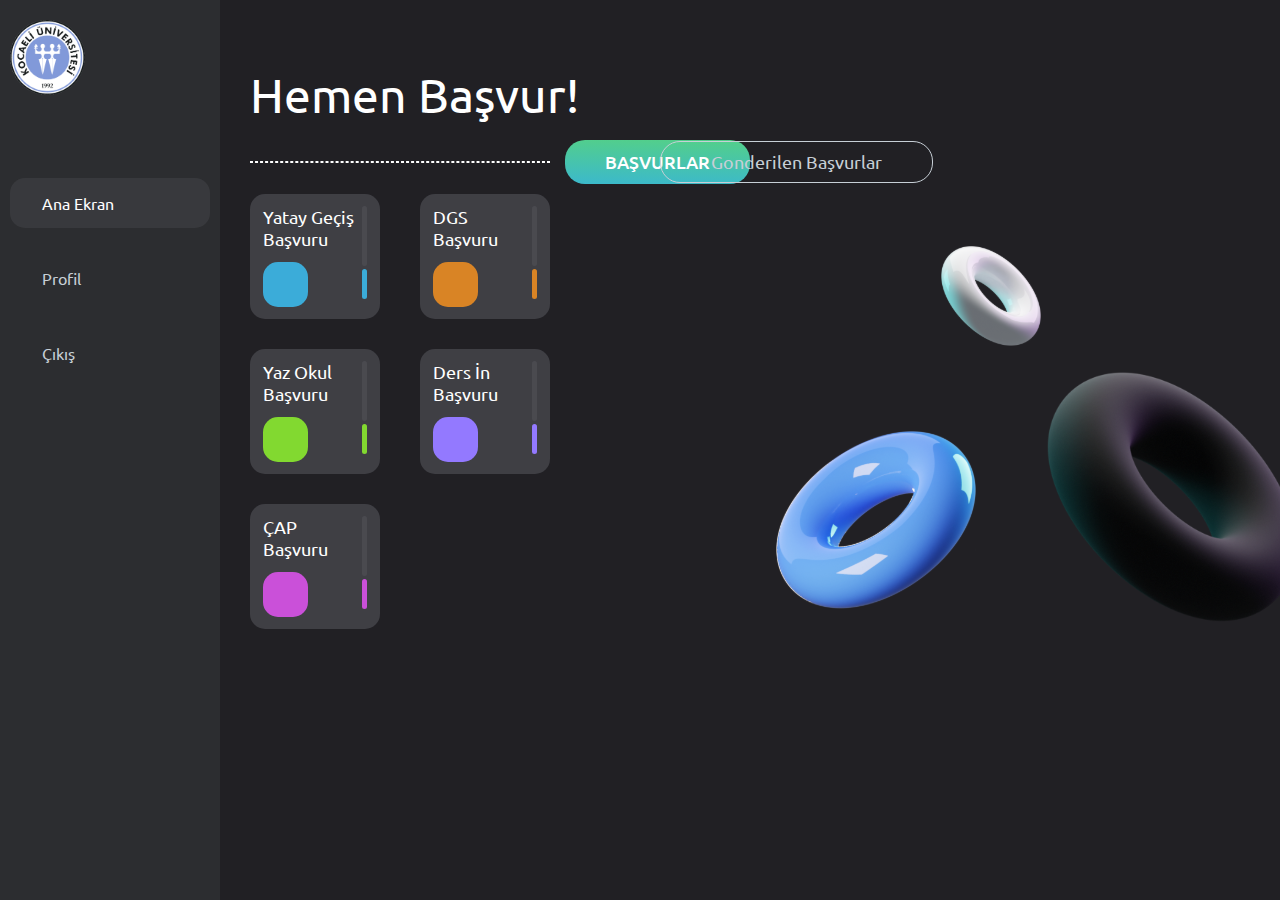
==== anasayfa.html @ a492f3cf "İlk Commit" ====
<!DOCTYPE html>
<html lang="en">

<head>
  <meta charset="UTF-8">
  <meta http-equiv="X-UA-Compatible" content="IE=edge">
  <meta name="viewport" content="width=device-width, initial-scale=1.0">
  <title>Ana Sayfa</title>
  <!-- Fonts -->
  <link rel="preconnect" href="https://fonts.googleapis.com">
  <link rel="preconnect" href="https://fonts.gstatic.com" crossorigin>
  <link href="https://fonts.googleapis.com/css2?family=Ubuntu:wght@300;400;500;700&display=swap" rel="stylesheet">
  <link rel="stylesheet" href="https://use.fontawesome.com/releases/v5.15.4/css/all.css"
    integrity="sha384-DyZ88mC6Up2uqS4h/KRgHuoeGwBcD4Ng9SiP4dIRy0EXTlnuz47vAwmeGwVChigm" crossorigin="anonymous">

  <!-- Styles -->
  <link rel="stylesheet" href="./css/style.css">
</head>

<body>

  <Header>

  </Header>

  <main>
    <aside class="sidebar">
      <div class="sidebar-logo">
        <img src="./images/logo-blue.png" alt="">
      </div>

      <div class="menu">

        <a href="./anasayfa.html" class="menu-item active">
          <i class="fa fa-bars"></i>
          <span>Ana Ekran</span>
        </a>

        <a href="./profil.html" class="menu-item">
          <i class="fa fa-book-open"></i>
          <span>Profil</span>
        </a>

        <a href="./index.html" class="menu-item">
          <i class="fa fa-door-open"></i>
          <span>Çıkış</span>
        </a>

        </dic>

    </aside>

    <article class="anaEkran">

      <div class="section-title">
        <h1 class="section-title-text">Hemen Başvur!</h1>
      </div>

      <span class="section-line"></span>

      <a href="#" class="btn-success btn-baş">
        Başvurlar
      </a>

      <a href="./anasayfaGon.html" class="btn-outline btn-gon">
        Gonderilen Başvurlar
      </a>

      <div class="bas-cards">
        <a href="./yatay.html" class="bas-card card-1">
          <div class="card-details">
            <h3 class="card-title">Yatay Geçiş Başvuru</h3>
            <i class="card-icon fa fa-exchange-alt"></i>
          </div>

          <div class="card-indicator">
            <span href="#" class="line1"></span>
            <span href="#" class="line2"></span>
          </div>

        </a>

        <a href="./dgs.html" class="bas-card card-2">
          <div class="card-details">
            <h3 class="card-title">DGS Başvuru</h3>
            <i class="card-icon fa fa-exchange-alt" style="transform: rotate(
              90deg);"></i>
          </div>

          <div class="card-indicator">
            <span href="#" class="line1"></span>
            <span href="#" class="line2"></span>
          </div>

        </a>

        <a href="./yaz-okul.html" class="bas-card card-3">
          <div class="card-details">
            <h3 class="card-title">Yaz Okul Başvuru</h3>
            <i class="card-icon fa fa-chalkboard-teacher" style="font-size: 20px;"></i>
          </div>

          <div class="card-indicator">
            <span href="#" class="line1"></span>
            <span href="#" class="line2"></span>
          </div>

        </a>

        <a href="./dersin.html" class="bas-card card-4">
          <div class="card-details">
            <h3 class="card-title">Ders İn Başvuru</h3>
            <i class="card-icon fa fa-copy"></i>
          </div>

          <div class="card-indicator">
            <span href="#" class="line1"></span>
            <span href="#" class="line2"></span>
          </div>

        </a>

        <a href="./cap.html" class="bas-card card-5">
          <div class="card-details">
            <h3 class="card-title">ÇAP Başvuru</h3>
            <i class="card-icon fa fa-check-double"></i>
          </div>

          <div class="card-indicator">
            <span href="#" class="line1"></span>
            <span href="#" class="line2"></span>
          </div>

        </a>
      </div>

      <img class="svg-s" src="./images/SuperToroid-2.svg" alt="image">
      <img class="svg-m" src="./images/SuperToroid-1.svg" alt="image">
      <img class="svg-l" src="./images/SuperToroid-3.svg" alt="image">


    </article>

  </main>



</body>

</html>
---- css/style.css ----
*{
box-sizing: border-box;
padding: 0;
margin: 0;
}

:root{

  /* Main Colors */
    --black:#212024;
    --lightBlack: #393939;
    --almostBlack: #2C2D30;
    --gray:#C7CFD6;
    --lightGray:#E5E5E5;
    --white: white;

  /* Transparent */

  --gray-18:rgba(199, 207, 214, 0.18);
  --gray-50:rgba(199, 207, 214, 0.5);
  --gray-8:rgba(199, 207, 214, 0.08);

  /* Gradient */
  --blue-grad: linear-gradient(225deg, #9379FF 0%, #5EC9FF 100%);
  --green-grad:  linear-gradient(181.04deg, #53CF8A 0.89%, #32B0E6 140.51%);

  /* Theme Colors */

  --blue: #3BACD9;
  --red:#D9506B;
  --orange:#D98425;
  --green: #82D930;
  --purple:#9379FF;
  --seledyn:#32E6B7;
  --pink:#CA50D9;
  --yellow:#D9CF25;
}

body {
  background-color: var(--lightBlack);
  font-family: 'Ubuntu', sans-serif;
  color: rgba(255, 255, 255, 0.658);
}

body, i, ::placeholder, button{
  font-family: 'Ubuntu', sans-serif;
}

i{
  font-size: 13px;
}
a {
  text-decoration: none;
}
ul {
  list-style-type: none;
}

/************************ Giris Kayit Parola *****/

.form-template {
  background-color: #000;
  padding: 0 0 20px 0;
  border-radius: 30px;
  margin: 20px auto;
  width: 35%;
  height: 670px;
  display: flex;
  flex-direction: column;
  align-items: center;
}

.hosgeldin {
  display: flex;
  justify-content: space-between;
  align-items: center;
  background-image: linear-gradient(
    30deg,
    #0ab2e5,
    #27eea0
  );
  box-shadow: 0 0 0 0 #db2c66;
  width: 100%;
  min-height: 150px;
  border-radius: 30px 30px 1px 1px;
  
  padding: 10px 25px;
}


.hosgeldin-title{
color: white;
margin-top:15px ;
align-self: flex-start;
}

.hosgeldin-title p{
  font-size: 14px;
  margin-top: 7px;
  }

.hosgeldin-icon{
width:120px;
}

.hosgeldin-icon img{
  width: 100%;
  }

.hosgeldin-logo{
  width: 75px;
  height: 75px;
  position: absolute;
  top: 145px;
}

.hosgeldin-logo img{
  width: 100%;
}


.form{
  margin: 65px;
  padding-top: 15px;
  width: 100%;
  display: flex;
  flex-direction: column;
  align-items: center;
}

.form p{
  width: 55%;
font-weight: 300;
font-size: 15px;
line-height: 24px;
text-transform: capitalize;
color: #FFFFFF;
}

.form-inputs{
width: 55%;
display: flex;
flex-direction: column;
margin-bottom: 100px;
}

.form-inputs-80{
width: 80%;
margin-bottom: 50px;
}

.form-input{
 position: relative;
}



.input{
  margin-top: 20px;
  width: 100%;
  height: 40px;
  border-radius: 30px;
  padding: 10px;
  background-color: #393939;
  border: none;
  color: #c7cfd6;
  position: relative;
  padding-left:30px;
  /* background-image: url(./images/Icons/search.png); 
  background-repeat: no-repeat;
 background-position: 6px center;
 background-size: 18px; */
}

.input-50{
  width: 49.60%;
}

.input-icon{
  z-index: 1;
  position: absolute;
 top: 32px;
  left: 12px;
  color: #C7CFD6;
}

.input-icon-2{
  left: 52.5%;
}

select{
  position: relative;
  appearance:none;
  cursor:pointer;
}

/* .form-select::after{
  content: "\f063";
  font-size:20px;
  position: absolute;
  top: 27px;
  right: 13px;
  pointer-events:none;
} */

.select-icon{
  position: absolute;
  top: 34px;
  right: 15px;
  pointer-events:none;
}

/* .input::before{
  content:"";
  width: 25px;
  height: 25px;

  position: absolute;
  top: 0;
  left: 0;
} */

::placeholder{
  color: #c7cfd680;
}

.btn-blue{
width: 80%;
height: 40px;
background-color: blue;
outline: none;
border: none;
border-radius: 30px;
color: white;
transition: opacity 0.3s;
}

.btn:hover{
  opacity: 0.85;
}

.form-content {
  /* width: 45%; */
  /* float: left; */
  margin: 15px 0;
  display: block;
}


.passowrd{
  font-size:13px;
  color: #C7CFD6 ;
  text-align: start;
  margin: 15px 0px 0px 5px;
}
.passowrd i {
  margin-right: 5px;
}

#auth {
  width: 100%;
}

.hesapsoru{
  margin: 20px;
  text-align: center;
}

.hesapsoru-link{
  color: #8199D9;
  transition: opacity 0.3s;
}

.hesapsoru-link:hover{
  opacity: 0.85;
}


/***************  Side Bar *********************/ 

.sidebar{
  width: 220px;
  height: 100vh;
  background-color:#2C2D30;
  padding: 20px 10px;
  float: left;
}

.sidebar-logo{
  width: 75px;
  margin: left;
}

.sidebar-logo img{
  width: 100%;
}

.menu{
margin-top: 80px;
display: grid;
grid-template-columns: max-content;
grid-auto-rows: auto;
row-gap: 25px;
}

.menu-item{
grid-column: 1;
width: 200px;
height: 50px;
background: transparent;
border-radius: 15px;
padding: 15px 20px;
color: #C7CFD6;
}

.menu-item i {
  margin-right: 12px;
}

.active{
  color: white;
  background: rgba(199, 207, 214, 0.08);
}


/******************** Ana Ekran *************************/


main{
  display: flex;
 
}

.anaEkran{
  display: grid;
  grid-template-columns: repeat(12, 1fr);
  grid-template-rows: repeat(10, 55px);
  grid-template-areas: 
  '. . . . . . . . . . . .'
  'title title title title . . . . . . . .'
  'line line line baş baş gon gon gon . . . .  '
  '. . . . . . . . . . . . '
  'cr cr cr cr cr . . s s . . .'
  'cr cr cr cr cr . . . . . . .'
  'cr cr cr cr cr . . . l l l .'
  'cr cr cr cr cr . m . l l l .'
  '. . . . .      . m . l l l . '
  '. . . . . . . . . . . . ';
  justify-items: start;
  align-items: center;
  column-gap: 15px;
  row-gap: 12px;
  padding-left: 30px;
  background-color: var(--black);
}

.section-title{
grid-area: title;
color: white;
font-size: 24px;
font-weight: 400;
}

.section-title h1{
font-weight: 400;
}

.section-line{
grid-area: line;
width: 300px;
border: 1px dashed #FFFFFF;
/* margin-left: 0px;
margin-right: 10px; */
}

.btn-success{
background: var(--green-grad);
border-radius: 20px;
border: none;
padding: 10px 40px;
color: white;
font-size: 18px;
text-transform: uppercase;
font-weight: 500;
cursor: pointer;

}

.btn-outline{
  border: 1px solid #C7CFD6;
border-radius: 20px;
background-color: transparent;
padding: 9px 50px;
font-size: 18px;
width: max-content;
font-weight: normal;
font-size: 18px;
color: #C7CFD6;
cursor: pointer;
}

.btn-baş{
  grid-area: baş;
}

.btn-gon{
  grid-area: gon;
}

/****************** Card *********************/
.bas-cards, .gon-cards{
  grid-area: cr;
  display: flex;
  flex-wrap: wrap;
  gap: 30px 40px;
  margin-top: 30px;

}

.gon-cards{
  margin-top: unset;
  margin-bottom: 100px;
}

.bas-card, .gon-card{
  display: flex;
  width: 130px;
  height: 125px;
  padding: 12px 13px;
  background-color: var(--gray-18);
  border-radius: 15px;
}

.gon-card{
  height: 108px;
  padding: 12px 10px;
  flex-direction: column;
  justify-content: space-around;
}

.card-details{
  display: flex;
  flex-direction: column;
  flex-basis: auto;
  justify-content: space-between;
  align-items: start;
}

.gon-card .card-details{
  justify-content: start;
}

.gon-card .card-details .card-title{
  margin-bottom: 5px;
}
.card-title{
  font-size: 18px;
  font-weight: 400;
  color: white;
}

.card-details span{
  color: var(--gray);
}

.card-icon{
  padding: 12px;
  width: 45px;
  height: 45px;
  border-radius: 15px;
  border: none;
  color: white;
  background-color: var(--blue);
  font-size: 20px;
  text-align: center;
}

.gon-card .card-indicator{
display: flex;
justify-content: center;
}

.line1, .line{
  display: block;
  width: 5px;
  height: 60%;
  background-color: var(--gray-8);
  border-radius: 30px;
  margin-bottom: 3px;
}

.gon-card .line{
  width: 100%;
  height: 5px;
  background-color: var(--green);
}

.gon-card .line1{
  width: 65%;
  height: 5px;
  margin-right: 3px;
  background-color: var(--green);
}

.line2{
  display: block;
  width: 5px;
  height: 30%;
  background-color: var(--blue);
  border-radius: 30px;
}

.gon-card .line2{
  width: 30%;
  height: 5px;
  margin-right: 3px;
  background-color: var(--gray-18);
}

.card-2 i, .card-2 .line2 {
background-color: var(--orange);
}

.card-3 i, .card-3 .line2 {
background-color: var(--green);
}

.card-4 i, .card-4 .line2 {
background-color: var(--purple);
}

.card-5 i, .card-5 .line2 {
background-color: var(--pink);
}


.svg-s{
  grid-area: s;
  width: 100px;
  position: relative;
  right: 30px;

}

.svg-m{
  grid-area: m;

  width: 200px;
  position: relative;
  left: 20px;
  bottom: 10px;
}

.svg-l{
  grid-area: l;
  width: 250px;
  position: relative;
  right: 20px;
}

/****************************** Profil ******************************/

.profilEkran{
  background-color: var(--black);
  position: relative;
  display: grid;
  grid-template-columns: repeat(12, 1fr);
  grid-template-rows: repeat(10, 55px);
  /* grid-auto-rows: auto; */
grid-template-areas: 
  '. . . . . . . . . . . .'
  'title title title title . . . . . . . .'
  'line line line baş baş gon gon gon . . . .  '
  '. . . . . . . . . . . . '
  'd d d d . . . . . l l .'
  'd d d d . . . . . l l .'
  'd d d d . . . . . . . .'
  'd d d d . . . . s . . .'
  '. . . . .      . . . s . m m ';


  justify-items: start;
  align-items: center;
  column-gap: 15px;
  row-gap: 12px;
  padding-left: 30px;
}


.profil-details{
  grid-area: d;
  display: flex;
  flex-direction: column;
}

.profil-data{
  width: 320px;
  height: 50px;
  background-color: var(--gray-8);
  display: flex;
  align-items: center;
  border-radius: 15px;
  margin: 10px 0;
}

.data-icon i{
  width: 50px;
  height: 50px;
background-color: var(--gray-8);
border-radius: 15px;
margin-right:10px ;
  font-size: 16px;
  text-align: center;
  line-height: 50px;
  color: white;
}


.data-info{

}

.data-info span{
font-size: 12px;
color: var(--gray);
}

.data-info p{
  color: white;
  }

  .s2{
    width: 250px;
    right: 25px;
    top:15px;
  }

  .m2{
    left: 42.5px;
    top: 61px;
    width: 225px;
  }

  .l2{
    width: 310px;
    right: 80px;
    top: 15px;
  }

  /******************** DGS *****************/

.basEkran{
background-color: var(--black);
position: relative;
display: grid;
grid-template-columns: repeat(12, 1fr);
grid-template-rows: repeat(10, 55px);
/* grid-auto-rows: auto; */
grid-template-areas: 
'. . . . . . . . . . . .'
'title title title title . . . . . . . .'
'line line line baş baş gon gon gon . . . .  '

'f f f f f f f f f f f f'
'f f f f f f f f f f f f'
'f f f f f f f f f f f f'
'f f f f f f f f f f f f'
'f f f f f f f f f f f f '
'f f f f f f f f f f f f'
'f f f f f f f f f f f f'
'f f f f f f f f f f f f';

justify-items: start;
align-items: start;
column-gap: 15px;
row-gap: 12px;
padding-left: 30px;
}

.bas-title{
  margin-left: -5px;
}

.bas-line{
  margin-top: 20px;
}

.bas-form{
  grid-area: f;
  display: grid;
  grid-template-columns: repeat(12, 1fr);
  grid-template-rows: repeat(7, 55px);
/* grid-auto-rows: auto; */
justify-items: start;
align-items: start;
column-gap: 15px;
row-gap: 12px;
}

.dgs .bas-form{
  grid-template-areas: 

'f1 f1 f1 . f3 f3 f3 f3 . . . l'
'f1 f1 f1 . f3 f3 f3 f3 . . . l '
'f1 f1 f1 . f3 f3 f3 f3 . . . l'
/* '.  .  .  .  .  .  .  .  . . . l' */
'f2 f2 f2 . fp fp fp fp . . . l '
'f2 f2 f2 . fp fp fp fp . . . l '
'f2 f2 f2 . fp fp fp fp . b b l '
'.  .  .  .  .  .  .  .  . b b l';
}


.btn-icon{
font-size:16px ;
margin-right: 10px;
transform: rotateY(180deg);
}

.form-temp-inputs .form-input{
margin-left: 20px;
}

.form-title{
  font-weight: 300;
  font-size: 18px;
}

.bas-input{
width: 250px;
}

.form-temp{

}

.form-temp > i{
  margin-right: 5px;
  font-size: 16px;
  color: white;
}

.form-temp h3{
display: inline-block;
color: white;
}

.form-temp1{
grid-area: f1;
}

.form-temp2{
grid-area: f2;
}

.form-temp3{
grid-area: f3;
/* padding-left: 50px; */
}

.form-upload{
  grid-area: fp;
  /* padding-left: 50px; */
}

.upload-details{
  padding-left: 20px;
  text-align: center;
}

.upload-details img{
  width: 60px;
  margin: 15px 0;
}

.upload-details p{
  width: 100%;
  margin: 10px 0;
  font-weight: 300;
  font-size: 13px;
}

.upload-details .btn-upload{
  margin: 15px 0px;
  padding: 8px 5px;
  border-radius: 15px;
  width: 150px;
  display: inline-block;
border: 2px solid var(--seledyn);
color: var(--seledyn);
}

.upload-details .btn-upload i{
  margin-right: 10px;
  font-size: 16px;
}

.bas-submit{
  grid-area: b;
  align-self: flex-end;
  position: relative;
    top: 46px;
}
.btn-submit{
border-radius: 15px;
border: none;
padding: 10px 20px;
color: white;
font-size: 16px;
text-transform: uppercase;
font-weight: 400;
cursor: pointer;
}

.bas-indicators{
  grid-area: l;
}

.bas-indicators .long-line1{
  width: 5px;
  height: 100px;
  background-color: var(--gray-18);
  border-radius: 30px;
  margin-bottom: 3px;
}

.bas-indicators .long-line2{
  width: 5px;
  height: 400px;
  border-radius: 30px;
  margin-bottom: 3px;
}



.bg-green{
  background-color: var(--green);
}

.bg-orange{
  background-color: var(--orange);
}

.bg-blue{
  background-color: var(--blue);
}

.bg-pink{
  background-color: var(--pink);
}

.bg-purple{
  background-color: var(--purple);
}


/****************************** Yaz Okul **********************/

.yaz .bas-form{
  grid-template-areas: 

'f1 f1 f1 . fp fp fp fp . . . l'
'f1 f1 f1 . fp fp fp fp . . . l '
'f1 f1 f1 . fp fp fp fp . . . l'
'.  .  .  .  .  .  .  .  . . . l'
'f2 f2 f2 . . . . . . . . l '
'f2 f2 f2 . . . . . . . . l '
'f2 f2 f2 . . . . . . b b l ';
/* '.  .  .  .  .  .  .  .  . b b l'; */
}

/********** Ders In *************/

.dersin .bas-form{
  grid-template-areas: 

'f1 f1 f1 . f3 f3 f3 f3 . . . l'
'f1 f1 f1 . f3 f3 f3 f3 . . . l '
'f1 f1 f1 . f3 f3 f3 f3 . . . l'
'. . .  .  .  .  .  . . . . l'
'f2 f2 f2 . fp fp fp fp . . . l '
'f2 f2 f2 . fp fp fp fp . . . l '
'f2 f2 f2 . fp fp fp fp . b b l '
'. . .  .  .  .  .  . . b b l';
/* 'f2 f2 f2 .  .  .  .  . . b b l '; */

grid-template-rows: repeat(7, 50px);
}

.dersin .bas-submit{
    top: unset;
}
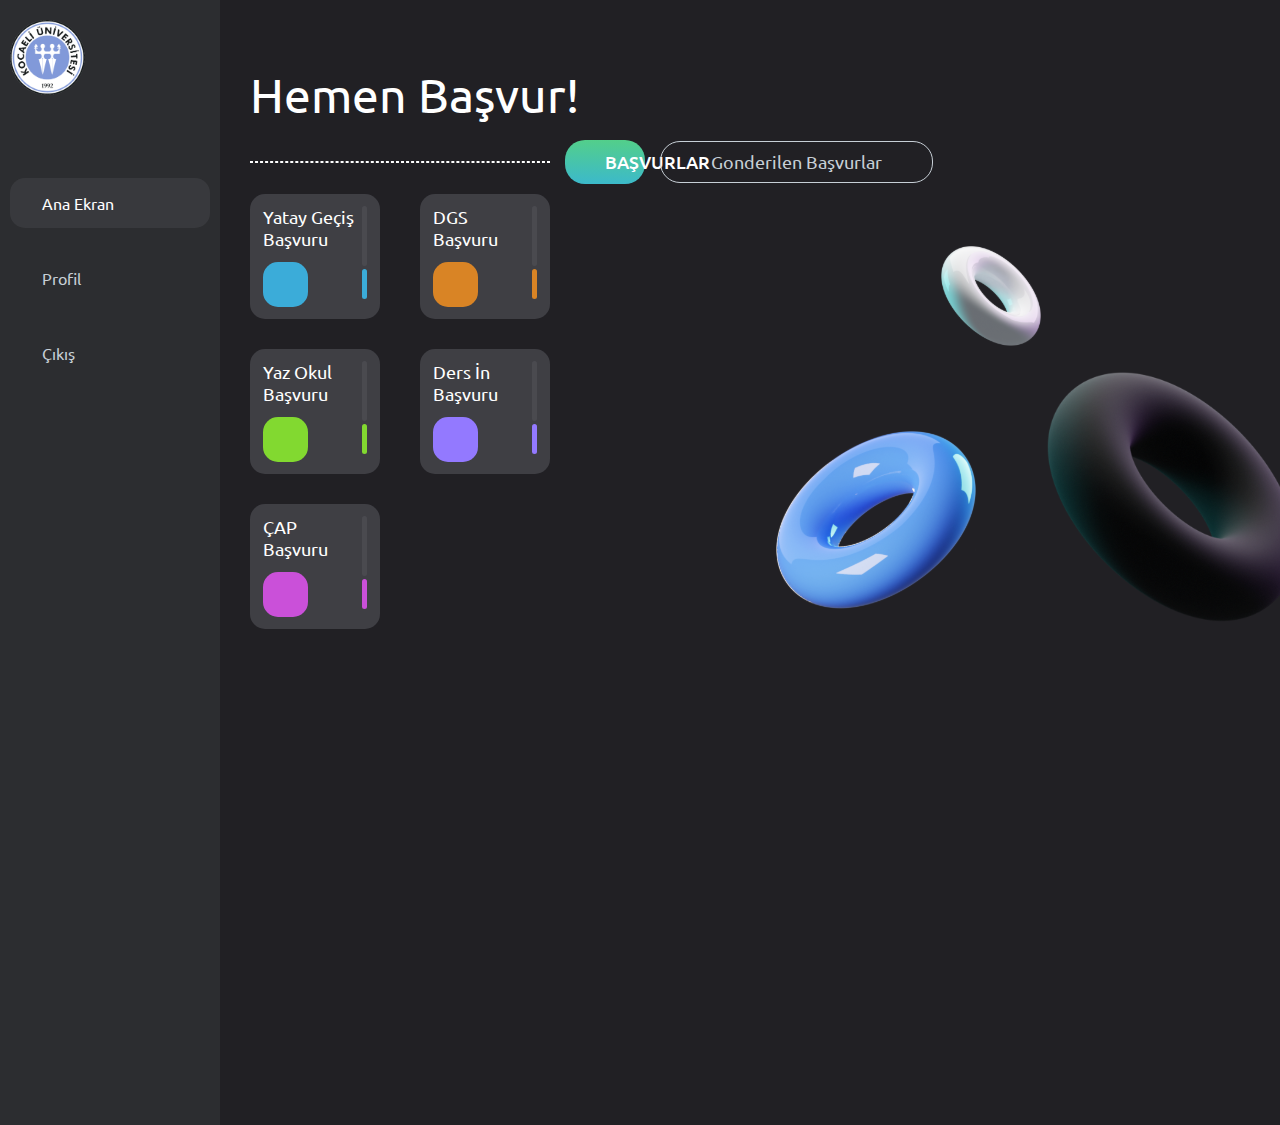
==== commit fabc1493: "Yeni Html css" ====
--- a/anasayfa.html
+++ b/anasayfa.html
@@ -97,7 +97,7 @@
         <a href="./yaz-okul.html" class="bas-card card-3">
           <div class="card-details">
             <h3 class="card-title">Yaz Okul Başvuru</h3>
-            <i class="card-icon fa fa-chalkboard-teacher" style="font-size: 20px;"></i>
+            <i class="card-icon fa fa-user" style="font-size: 20px;"></i>
           </div>
 
           <div class="card-indicator">
--- a/css/style.css
+++ b/css/style.css
@@ -41,6 +41,7 @@
   background-color: var(--lightBlack);
   font-family: 'Ubuntu', sans-serif;
   color: rgba(255, 255, 255, 0.658);
+
 }
 
 body, i, ::placeholder, button{
@@ -281,7 +282,7 @@
 
 .sidebar{
   width: 220px;
-  height: 100vh;
+  height: 125vh;
   background-color:#2C2D30;
   padding: 20px 10px;
   float: left;
@@ -289,7 +290,6 @@
 
 .sidebar-logo{
   width: 75px;
-  margin: left;
 }
 
 .sidebar-logo img{
@@ -329,7 +329,7 @@
 
 main{
   display: flex;
- 
+ /* height: 600px; */
 }
 
 .anaEkran{
@@ -347,7 +347,6 @@
   'cr cr cr cr cr . m . l l l .'
   '. . . . .      . m . l l l . '
   '. . . . . . . . . . . . ';
-  justify-items: start;
   align-items: center;
   column-gap: 15px;
   row-gap: 12px;
@@ -517,7 +516,7 @@
   margin-right: 3px;
   background-color: var(--gray-18);
 }
-
+/* colors */
 .card-2 i, .card-2 .line2 {
 background-color: var(--orange);
 }
@@ -559,6 +558,112 @@
   right: 20px;
 }
 
+@media screen and (max-width : 1024px) {
+
+ 
+
+  .anaEkran{
+    display: grid;
+    grid-template-columns: repeat(4, 1fr);
+    grid-template-rows: repeat(4,1fr);
+    grid-template-areas: 
+    '. . . .'
+    'title title title title'
+    'line line line line '
+    'baş baş baş baş '
+    'gon gon gon gon '
+    'cr cr cr cr '
+    'cr cr cr cr '
+    'cr cr cr cr'
+    'cr cr cr cr '
+    '. . . . '
+    '. . . . ';
+
+    justify-items: center;
+    align-items: center;
+    column-gap: 10px;
+    row-gap: 12px;
+    padding-left: 10px;
+    background-color: var(--black);
+    width: 85%;
+  
+}
+
+.anaEkran img{display: none;}
+
+.section-line{
+  grid-area: line;
+  width: 100px;
+  border: 1px dashed #FFFFFF;
+  }
+
+.sidebar{
+  width: 15%;
+  height: 125vh;
+  background-color:#2C2D30;
+  padding: 20px 5px;
+  float: left;
+}
+
+.sidebar span{
+ display: none;
+}
+
+.sidebar-logo{
+  width: 45px;
+  margin: auto;
+}
+
+
+.menu{
+margin-top: 80px;
+display: grid;
+grid-template-columns: max-content;
+grid-auto-rows: auto;
+row-gap: 25px;
+justify-content: center;
+
+}
+
+.menu-item{
+grid-column: 1;
+width: 44px;
+height: 43px;
+background: transparent;
+border-radius: 15px;
+padding: 12px 7px;
+    color: #C7CFD6;
+    text-align: center;
+}
+
+.menu-item i {
+  margin-right: 0px;
+}
+
+.active{
+  color: white;
+  background: rgba(199, 207, 214, 0.08);
+}
+
+
+.bas-cards, .gon-cards{
+  grid-area: cr;
+  display: flex;
+  justify-content: center;
+  flex-wrap: wrap;
+  gap: 30px 20px;
+  margin-top: 30px;
+width: 80%;
+}
+
+.btn-outline{
+  border: 0px solid #C7CFD6;
+padding: 6px 10px;
+font-size: 14px;
+
+}
+}
+
 /****************************** Profil ******************************/
 
 .profilEkran{
@@ -566,7 +671,7 @@
   position: relative;
   display: grid;
   grid-template-columns: repeat(12, 1fr);
-  grid-template-rows: repeat(10, 55px);
+  grid-auto-rows: 55px;
   /* grid-auto-rows: auto; */
 grid-template-areas: 
   '. . . . . . . . . . . .'
@@ -584,7 +689,6 @@
   align-items: center;
   column-gap: 15px;
   row-gap: 12px;
-  padding-left: 30px;
 }
 
 
@@ -646,6 +750,43 @@
     width: 310px;
     right: 80px;
     top: 15px;
+  }
+
+  @media screen and (max-width : 1024px) { 
+
+    .profilEkran{
+      background-color: var(--black);
+      position: relative;
+      display: grid;
+      grid-template-columns: repeat(4, 1fr);
+      grid-auto-rows: 1fr;
+      grid-template-areas: 
+      '. . . .'
+      '. title title .'
+      '. line line .'
+      'd d d d '
+      'd d d d '
+      'd d d d '
+      'd d d d '
+      '. . . . ';
+    
+    
+      justify-items: center;
+      align-items: center;
+      column-gap: 15px;
+      row-gap: 7px;
+      width: 85%;
+    }
+
+    .profilEkran img{display: none;}
+    
+    .profil-details{
+      grid-area: d;
+      display: flex;
+      flex-direction: column;
+      align-items: center;
+      justify-content: center;
+    }
   }
 
   /******************** DGS *****************/
@@ -891,3 +1032,70 @@
 .dersin .bas-submit{
     top: unset;
 }
+
+
+@media screen and (max-width : 1024px) { 
+
+  
+
+  .basEkran{
+    background-color: var(--black);
+    position: relative;
+    display: grid;
+    grid-template-columns: repeat(4, 1fr);
+    grid-auto-rows: 55px;
+    grid-template-areas: 
+    '. . . .'
+    '. title title . '
+    '. line line .  '
+    '. baş baş . '
+    'f f f f '
+    'f f f f '
+    'f f f f '
+    'f f f f '
+    'f f f f '
+    'f f f f '
+    'f f f f '
+    'f f f f '
+    'f f f f '
+    'f f f f '
+    'f f f f ';
+  }
+
+
+  .bas-form{
+  grid-area: f;
+  display: grid;
+  grid-template-columns: repeat(3, 1fr);
+  grid-auto-rows: 55px;
+  justify-items: center;
+  align-items: start;
+  column-gap: 15px;
+  row-gap: 12px;
+  }
+  
+  .dgs .bas-form{
+    grid-template-areas: 
+  
+  'f1 f1 f1 '
+  'f1 f1 f1  '
+  'f1 f1 f1  '
+  'f2 f2 f2 '
+  'f2 f2 f2  '
+  'f2 f2 f2  '
+  'f3 f3 f3  '
+  'f3 f3 f3  '
+  'f3 f3 f3  '
+  'fp fp fp  '
+  'fp fp fp  '
+  'fp fp fp  '
+  'b b b  ';
+  }
+
+  .bas-indicators{
+    display: none;
+  }
+  
+
+
+}